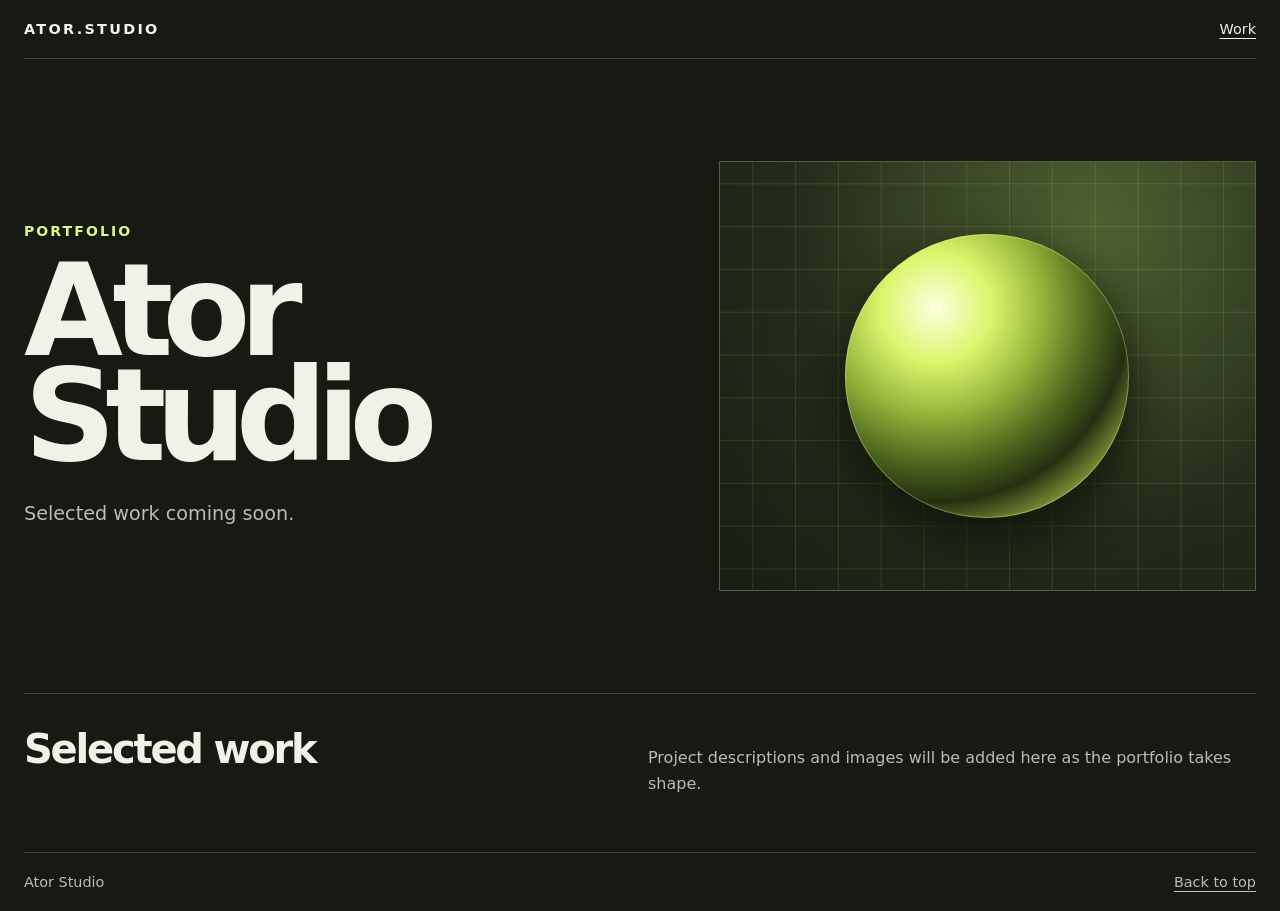
==== index.html @ 15223c94 "temp page" ====
<!doctype html>
<html lang="en">
<head>
  <meta charset="utf-8">
  <meta name="viewport" content="width=device-width, initial-scale=1">
  <meta name="description" content="Ator Studio portfolio. Selected work coming soon.">
  <meta name="theme-color" content="#171913">
  <title>Ator Studio — Portfolio</title>
  <style>
    :root {
      color-scheme: dark;
      font-family: "Segoe UI", system-ui, sans-serif;
      color: #f2f1e8;
      background: #171913;
      --muted: #babdb0;
      --accent: #def68a;
      --line: #42473a;
    }

    * { box-sizing: border-box; }

    body { margin: 0; }

    a { color: inherit; text-underline-offset: .25em; }
    a:hover { color: var(--accent); }
    a:focus-visible { outline: 2px solid var(--accent); outline-offset: 6px; }

    .page { width: min(100% - 3rem, 82rem); margin-inline: auto; }

    header, footer {
      display: flex;
      align-items: center;
      justify-content: space-between;
      flex-wrap: wrap;
      gap: 1rem;
      padding-block: 1.3rem;
      font-size: .9rem;
    }

    header { border-bottom: 1px solid var(--line); }
    footer { border-top: 1px solid var(--line); color: var(--muted); }

    .wordmark { font-weight: 750; letter-spacing: .16em; text-transform: uppercase; }

    .hero {
      display: grid;
      grid-template-columns: 1.15fr 1fr;
      align-items: center;
      gap: clamp(2rem, 6vw, 6rem);
      padding-block: clamp(3rem, 8vw, 7rem);
    }

    .label {
      margin: 0 0 1.25rem;
      color: var(--accent);
      font-size: .875rem;
      font-weight: 650;
      letter-spacing: .15em;
      text-transform: uppercase;
    }

    h1 {
      margin: 0;
      font-size: clamp(4rem, 10vw, 9rem);
      font-weight: 750;
      line-height: .82;
      letter-spacing: -.085em;
    }

    .lead { color: var(--muted); margin: 2rem 0 0; font-size: 1.2rem; line-height: 1.5; }

    .art {
      display: grid;
      place-items: center;
      min-width: 0;
      aspect-ratio: 5 / 4;
      overflow: hidden;
      border: 1px solid #555f3e;
      background:
        linear-gradient(90deg, #d9f37e20 1px, transparent 1px) center / 8% 10%,
        linear-gradient(#d9f37e20 1px, transparent 1px) center / 8% 10%,
        radial-gradient(ellipse at 70% 15%, #4f6130, #232b1a 58%, #181e13);
    }

    .orb {
      width: 53%;
      aspect-ratio: 1;
      border-radius: 50%;
      background: radial-gradient(circle at 32% 26%, #fbffdf, #dcf66d 19%, #97b63b 37%,
        #4d651d 55%, #252f11 68%, #b6d64e 88%);
      box-shadow: inset 0 0 0 1px #e5f4a15c, 0 1.25rem 3rem #111509;
    }

    .work {
      display: grid;
      grid-template-columns: 1fr 1fr;
      align-items: baseline;
      gap: 1rem;
      border-top: 1px solid var(--line);
      padding-block: 2rem 3.5rem;
    }

    .work h2 { font-size: clamp(1.75rem, 4vw, 2.5rem); margin: 0; letter-spacing: -.055em; }
    .work p { color: var(--muted); margin: 0; line-height: 1.6; }

    @media (max-width: 44rem) {
      .page { width: calc(100% - 2rem); }
      .hero, .work { grid-template-columns: 1fr; }
      .hero { padding-block: 3.5rem 2rem; }
      .work { padding-block: 1.5rem 2.5rem; }
      .art { aspect-ratio: 16 / 10; }
    }
  </style>
</head>
<body>
  <div class="page" id="top">
    <header>
      <span class="wordmark">ator.studio</span>
      <nav aria-label="Main">
        <a href="#work">Work</a>
      </nav>
    </header>
    <main>
      <section class="hero" aria-labelledby="title">
        <div>
          <p class="label">Portfolio</p>
          <h1 id="title">Ator<br>Studio</h1>
          <p class="lead">Selected work coming soon.</p>
        </div>
        <div class="art" aria-hidden="true"><div class="orb"></div></div>
      </section>
      <section class="work" id="work" aria-labelledby="work-title">
        <h2 id="work-title">Selected work</h2>
        <!-- Replace the launch note with project titles, images, and case study links. -->
        <p>Project descriptions and images will be added here as the portfolio takes shape.</p>
      </section>
    </main>
    <footer>
      <span>Ator Studio</span>
      <a href="#top">Back to top</a>
    </footer>
  </div>
</body>
</html>
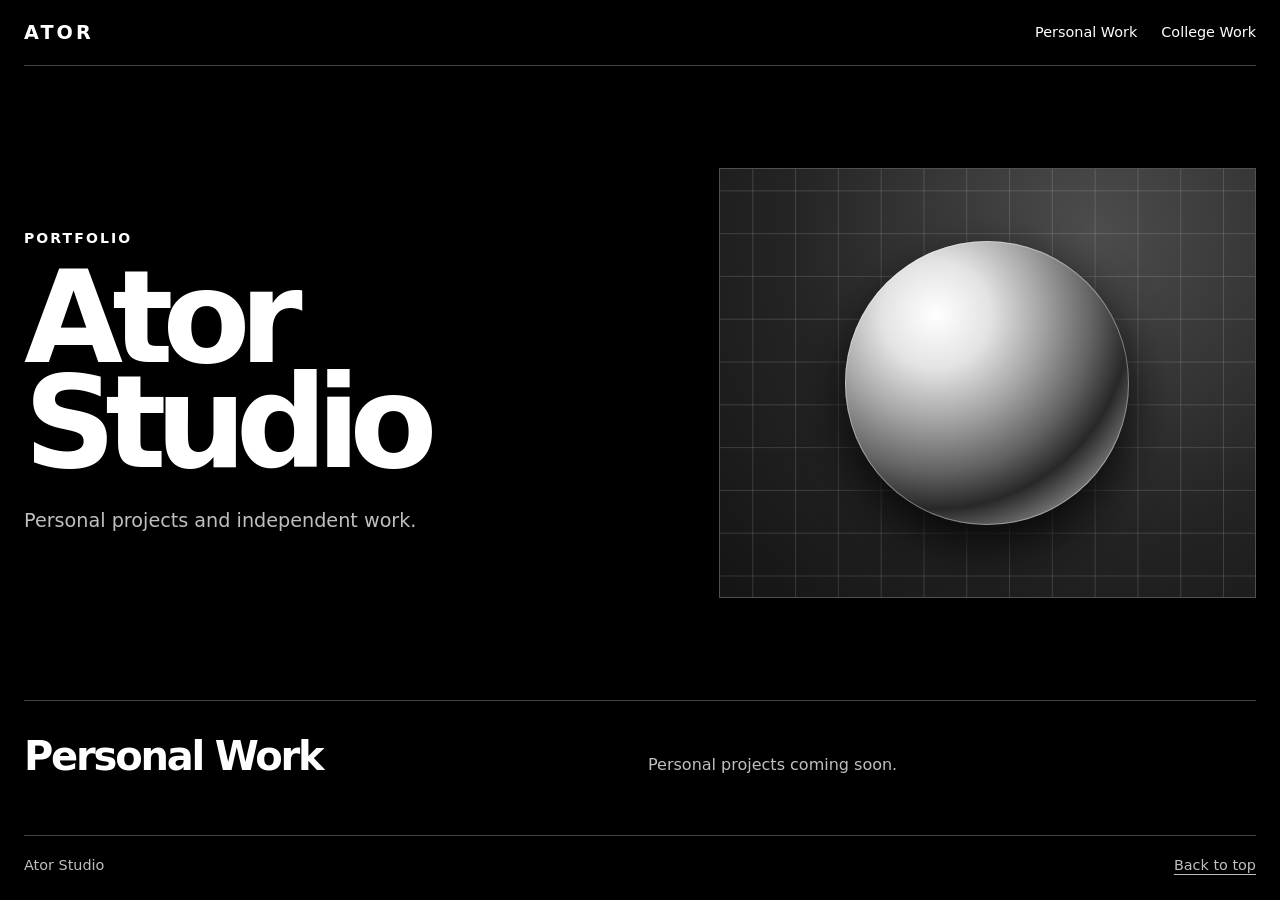
==== commit 3aa1ff27: "Use monochrome styling and add College Work page" ====
--- a/index.html
+++ b/index.html
@@ -3,121 +3,18 @@
 <head>
   <meta charset="utf-8">
   <meta name="viewport" content="width=device-width, initial-scale=1">
-  <meta name="description" content="Ator Studio portfolio. Selected work coming soon.">
-  <meta name="theme-color" content="#171913">
+  <meta name="description" content="Personal projects and independent work by Ator Studio.">
+  <meta name="theme-color" content="#000">
   <title>Ator Studio — Portfolio</title>
-  <style>
-    :root {
-      color-scheme: dark;
-      font-family: "Segoe UI", system-ui, sans-serif;
-      color: #f2f1e8;
-      background: #171913;
-      --muted: #babdb0;
-      --accent: #def68a;
-      --line: #42473a;
-    }
-
-    * { box-sizing: border-box; }
-
-    body { margin: 0; }
-
-    a { color: inherit; text-underline-offset: .25em; }
-    a:hover { color: var(--accent); }
-    a:focus-visible { outline: 2px solid var(--accent); outline-offset: 6px; }
-
-    .page { width: min(100% - 3rem, 82rem); margin-inline: auto; }
-
-    header, footer {
-      display: flex;
-      align-items: center;
-      justify-content: space-between;
-      flex-wrap: wrap;
-      gap: 1rem;
-      padding-block: 1.3rem;
-      font-size: .9rem;
-    }
-
-    header { border-bottom: 1px solid var(--line); }
-    footer { border-top: 1px solid var(--line); color: var(--muted); }
-
-    .wordmark { font-weight: 750; letter-spacing: .16em; text-transform: uppercase; }
-
-    .hero {
-      display: grid;
-      grid-template-columns: 1.15fr 1fr;
-      align-items: center;
-      gap: clamp(2rem, 6vw, 6rem);
-      padding-block: clamp(3rem, 8vw, 7rem);
-    }
-
-    .label {
-      margin: 0 0 1.25rem;
-      color: var(--accent);
-      font-size: .875rem;
-      font-weight: 650;
-      letter-spacing: .15em;
-      text-transform: uppercase;
-    }
-
-    h1 {
-      margin: 0;
-      font-size: clamp(4rem, 10vw, 9rem);
-      font-weight: 750;
-      line-height: .82;
-      letter-spacing: -.085em;
-    }
-
-    .lead { color: var(--muted); margin: 2rem 0 0; font-size: 1.2rem; line-height: 1.5; }
-
-    .art {
-      display: grid;
-      place-items: center;
-      min-width: 0;
-      aspect-ratio: 5 / 4;
-      overflow: hidden;
-      border: 1px solid #555f3e;
-      background:
-        linear-gradient(90deg, #d9f37e20 1px, transparent 1px) center / 8% 10%,
-        linear-gradient(#d9f37e20 1px, transparent 1px) center / 8% 10%,
-        radial-gradient(ellipse at 70% 15%, #4f6130, #232b1a 58%, #181e13);
-    }
-
-    .orb {
-      width: 53%;
-      aspect-ratio: 1;
-      border-radius: 50%;
-      background: radial-gradient(circle at 32% 26%, #fbffdf, #dcf66d 19%, #97b63b 37%,
-        #4d651d 55%, #252f11 68%, #b6d64e 88%);
-      box-shadow: inset 0 0 0 1px #e5f4a15c, 0 1.25rem 3rem #111509;
-    }
-
-    .work {
-      display: grid;
-      grid-template-columns: 1fr 1fr;
-      align-items: baseline;
-      gap: 1rem;
-      border-top: 1px solid var(--line);
-      padding-block: 2rem 3.5rem;
-    }
-
-    .work h2 { font-size: clamp(1.75rem, 4vw, 2.5rem); margin: 0; letter-spacing: -.055em; }
-    .work p { color: var(--muted); margin: 0; line-height: 1.6; }
-
-    @media (max-width: 44rem) {
-      .page { width: calc(100% - 2rem); }
-      .hero, .work { grid-template-columns: 1fr; }
-      .hero { padding-block: 3.5rem 2rem; }
-      .work { padding-block: 1.5rem 2.5rem; }
-      .art { aspect-ratio: 16 / 10; }
-    }
-  </style>
+  <link rel="stylesheet" href="styles.css">
 </head>
 <body>
   <div class="page" id="top">
     <header>
-      <span class="wordmark">ator.studio</span>
+      <a class="wordmark" href="./" aria-label="ATOR home">ATOR</a>
       <nav aria-label="Main">
-        <a href="#work">Work</a>
+        <a href="#work">Personal Work</a>
+        <a href="college-work.html">College Work</a>
       </nav>
     </header>
     <main>
@@ -125,14 +22,14 @@
         <div>
           <p class="label">Portfolio</p>
           <h1 id="title">Ator<br>Studio</h1>
-          <p class="lead">Selected work coming soon.</p>
+          <p class="lead">Personal projects and independent work.</p>
         </div>
         <div class="art" aria-hidden="true"><div class="orb"></div></div>
       </section>
       <section class="work" id="work" aria-labelledby="work-title">
-        <h2 id="work-title">Selected work</h2>
+        <h2 id="work-title">Personal Work</h2>
         <!-- Replace the launch note with project titles, images, and case study links. -->
-        <p>Project descriptions and images will be added here as the portfolio takes shape.</p>
+        <p>Personal projects coming soon.</p>
       </section>
     </main>
     <footer>
--- a/styles.css
+++ b/styles.css
@@ -0,0 +1,144 @@
+:root {
+  color-scheme: dark;
+  font-family: "Segoe UI", system-ui, sans-serif;
+  color: #fff;
+  background: #000;
+  --muted: #bfbfbf;
+  --accent: #fff;
+  --line: #454545;
+}
+
+* { box-sizing: border-box; }
+
+body { margin: 0; }
+
+a { color: inherit; text-underline-offset: .25em; }
+a:hover { color: var(--muted); }
+a:focus-visible { outline: 2px solid var(--accent); outline-offset: 6px; }
+
+.page { width: min(100% - 3rem, 82rem); margin-inline: auto; }
+
+header, footer {
+  display: flex;
+  align-items: center;
+  justify-content: space-between;
+  flex-wrap: wrap;
+  gap: 1rem;
+  padding-block: 1.3rem;
+  font-size: .9rem;
+}
+
+header { border-bottom: 1px solid var(--line); }
+footer { border-top: 1px solid var(--line); color: var(--muted); }
+
+.wordmark {
+  font-size: 1.2rem;
+  font-weight: 800;
+  letter-spacing: .16em;
+  text-decoration: none;
+}
+
+nav { display: flex; flex-wrap: wrap; gap: .75rem 1.5rem; }
+nav a { text-decoration: none; }
+nav a:hover, nav a[aria-current="page"] { text-decoration: underline; }
+
+.hero {
+  display: grid;
+  grid-template-columns: 1.15fr 1fr;
+  align-items: center;
+  gap: clamp(2rem, 6vw, 6rem);
+  padding-block: clamp(3rem, 8vw, 7rem);
+}
+
+.label {
+  margin: 0 0 1.25rem;
+  color: var(--accent);
+  font-size: .875rem;
+  font-weight: 650;
+  letter-spacing: .15em;
+  text-transform: uppercase;
+}
+
+h1 {
+  margin: 0;
+  font-size: clamp(4rem, 10vw, 9rem);
+  font-weight: 750;
+  line-height: .82;
+  letter-spacing: -.085em;
+}
+
+.lead { color: var(--muted); margin: 2rem 0 0; font-size: 1.2rem; line-height: 1.5; }
+
+.art {
+  display: grid;
+  place-items: center;
+  min-width: 0;
+  aspect-ratio: 5 / 4;
+  overflow: hidden;
+  border: 1px solid #505050;
+  background:
+    linear-gradient(90deg, #ffffff24 1px, transparent 1px) center / 8% 10%,
+    linear-gradient(#ffffff24 1px, transparent 1px) center / 8% 10%,
+    radial-gradient(ellipse at 70% 15%, #4d4d4d, #242424 58%, #141414);
+}
+
+.orb {
+  width: 53%;
+  aspect-ratio: 1;
+  border-radius: 50%;
+  background: radial-gradient(circle at 32% 26%, #fff, #e3e3e3 19%, #a5a5a5 37%,
+    #626262 55%, #282828 68%, #a8a8a8 88%);
+  box-shadow: inset 0 0 0 1px #ffffff5c, 0 1.25rem 3rem #080808;
+}
+
+.work {
+  display: grid;
+  grid-template-columns: 1fr 1fr;
+  align-items: baseline;
+  gap: 1rem;
+  border-top: 1px solid var(--line);
+  padding-block: 2rem 3.5rem;
+}
+
+.work h2 { font-size: clamp(1.75rem, 4vw, 2.5rem); margin: 0; letter-spacing: -.055em; }
+.work p { color: var(--muted); margin: 0; line-height: 1.6; }
+
+.college h1 {
+  font-size: clamp(3rem, 8vw, 7rem);
+  line-height: .96;
+  padding-block: clamp(3rem, 7vw, 6rem) clamp(2rem, 5vw, 4rem);
+}
+
+.project {
+  display: grid;
+  grid-template-columns: minmax(0, 1.15fr) minmax(0, 1fr);
+  align-items: center;
+  gap: clamp(1.5rem, 5vw, 5rem);
+  border-top: 1px solid var(--line);
+  padding-block: clamp(1.5rem, 4vw, 3.5rem);
+}
+
+.project-image, .project-placeholder {
+  display: block;
+  width: 100%;
+  border: 1px solid var(--line);
+}
+
+.project-placeholder {
+  display: grid;
+  place-items: center;
+  aspect-ratio: 4 / 3;
+  background: #131313;
+  color: var(--muted);
+}
+
+.project h2 { margin: 0; font-size: clamp(1.75rem, 4vw, 3rem); letter-spacing: -.045em; }
+.project p { margin: .75rem 0 0; color: var(--muted); line-height: 1.6; }
+
+@media (max-width: 44rem) {
+  .page { width: calc(100% - 2rem); }
+  .hero, .work, .project { grid-template-columns: 1fr; }
+  .hero { padding-block: 3.5rem 2rem; }
+  .work { padding-block: 1.5rem 2.5rem; }
+  .art { aspect-ratio: 16 / 10; }
+}
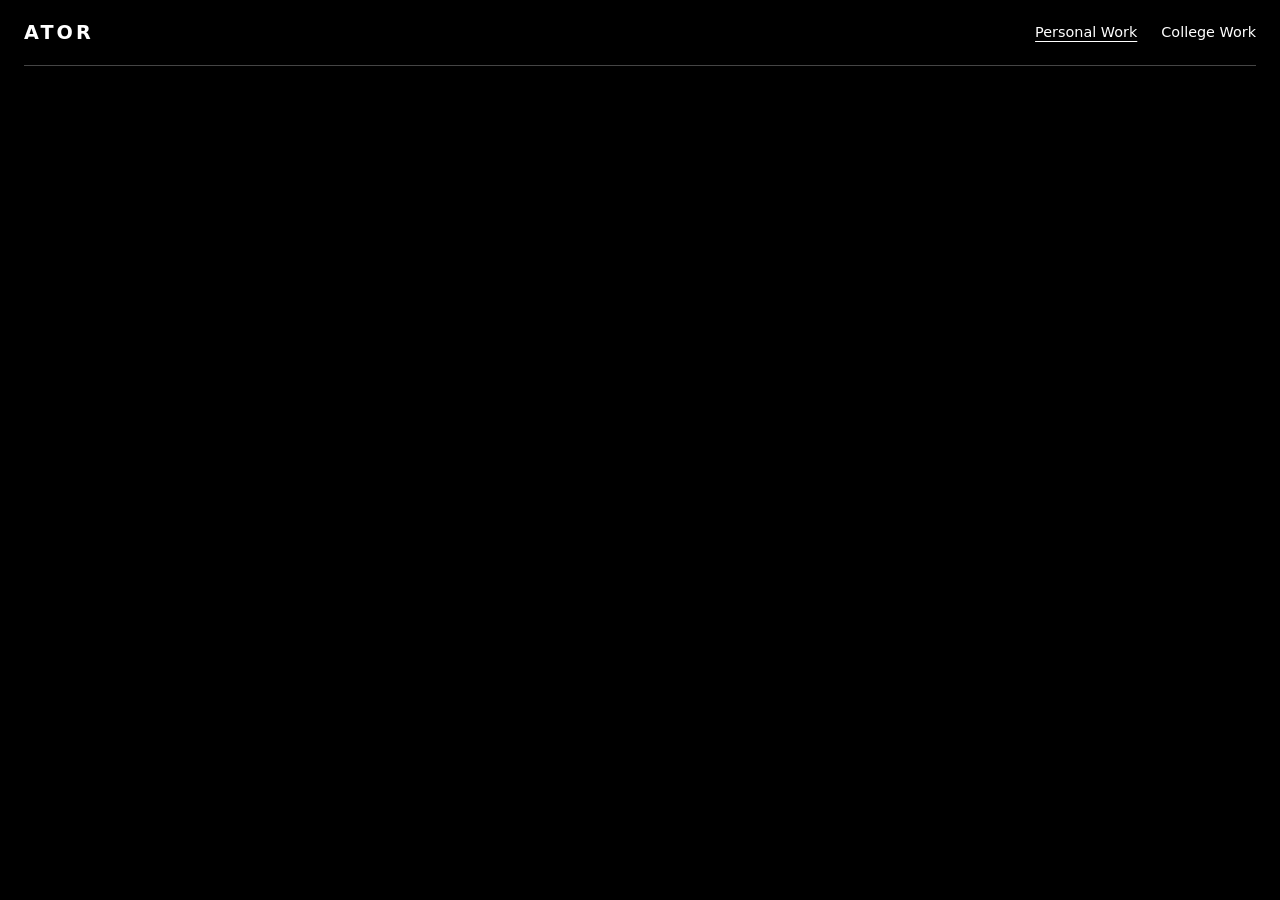
==== commit 9ba45aa5: "Clear Personal Work page and remove footer branding" ====
--- a/index.html
+++ b/index.html
@@ -9,33 +9,15 @@
   <link rel="stylesheet" href="styles.css">
 </head>
 <body>
-  <div class="page" id="top">
+  <div class="page">
     <header>
       <a class="wordmark" href="./" aria-label="ATOR home">ATOR</a>
       <nav aria-label="Main">
-        <a href="#work">Personal Work</a>
+        <a href="./" aria-current="page">Personal Work</a>
         <a href="college-work.html">College Work</a>
       </nav>
     </header>
-    <main>
-      <section class="hero" aria-labelledby="title">
-        <div>
-          <p class="label">Portfolio</p>
-          <h1 id="title">Ator<br>Studio</h1>
-          <p class="lead">Personal projects and independent work.</p>
-        </div>
-        <div class="art" aria-hidden="true"><div class="orb"></div></div>
-      </section>
-      <section class="work" id="work" aria-labelledby="work-title">
-        <h2 id="work-title">Personal Work</h2>
-        <!-- Replace the launch note with project titles, images, and case study links. -->
-        <p>Personal projects coming soon.</p>
-      </section>
-    </main>
-    <footer>
-      <span>Ator Studio</span>
-      <a href="#top">Back to top</a>
-    </footer>
+    <main aria-label="Personal Work"></main>
   </div>
 </body>
 </html>
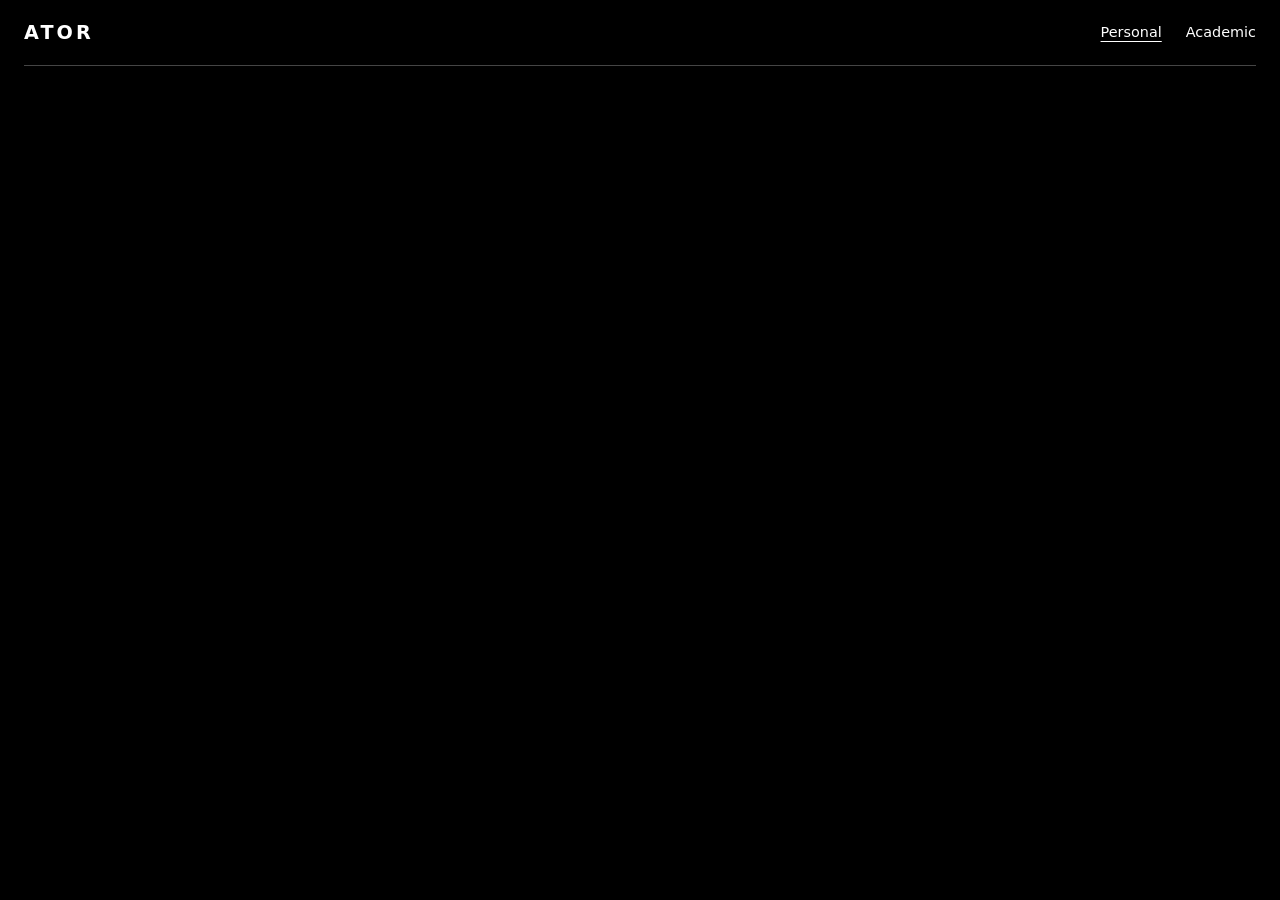
==== commit aa481085: "Rename navigation links to Personal and Academic" ====
--- a/index.html
+++ b/index.html
@@ -13,8 +13,8 @@
     <header>
       <a class="wordmark" href="./" aria-label="ATOR home">ATOR</a>
       <nav aria-label="Main">
-        <a href="./" aria-current="page">Personal Work</a>
-        <a href="college-work.html">College Work</a>
+        <a href="./" aria-current="page">Personal</a>
+        <a href="college-work.html">Academic</a>
       </nav>
     </header>
     <main aria-label="Personal Work"></main>
